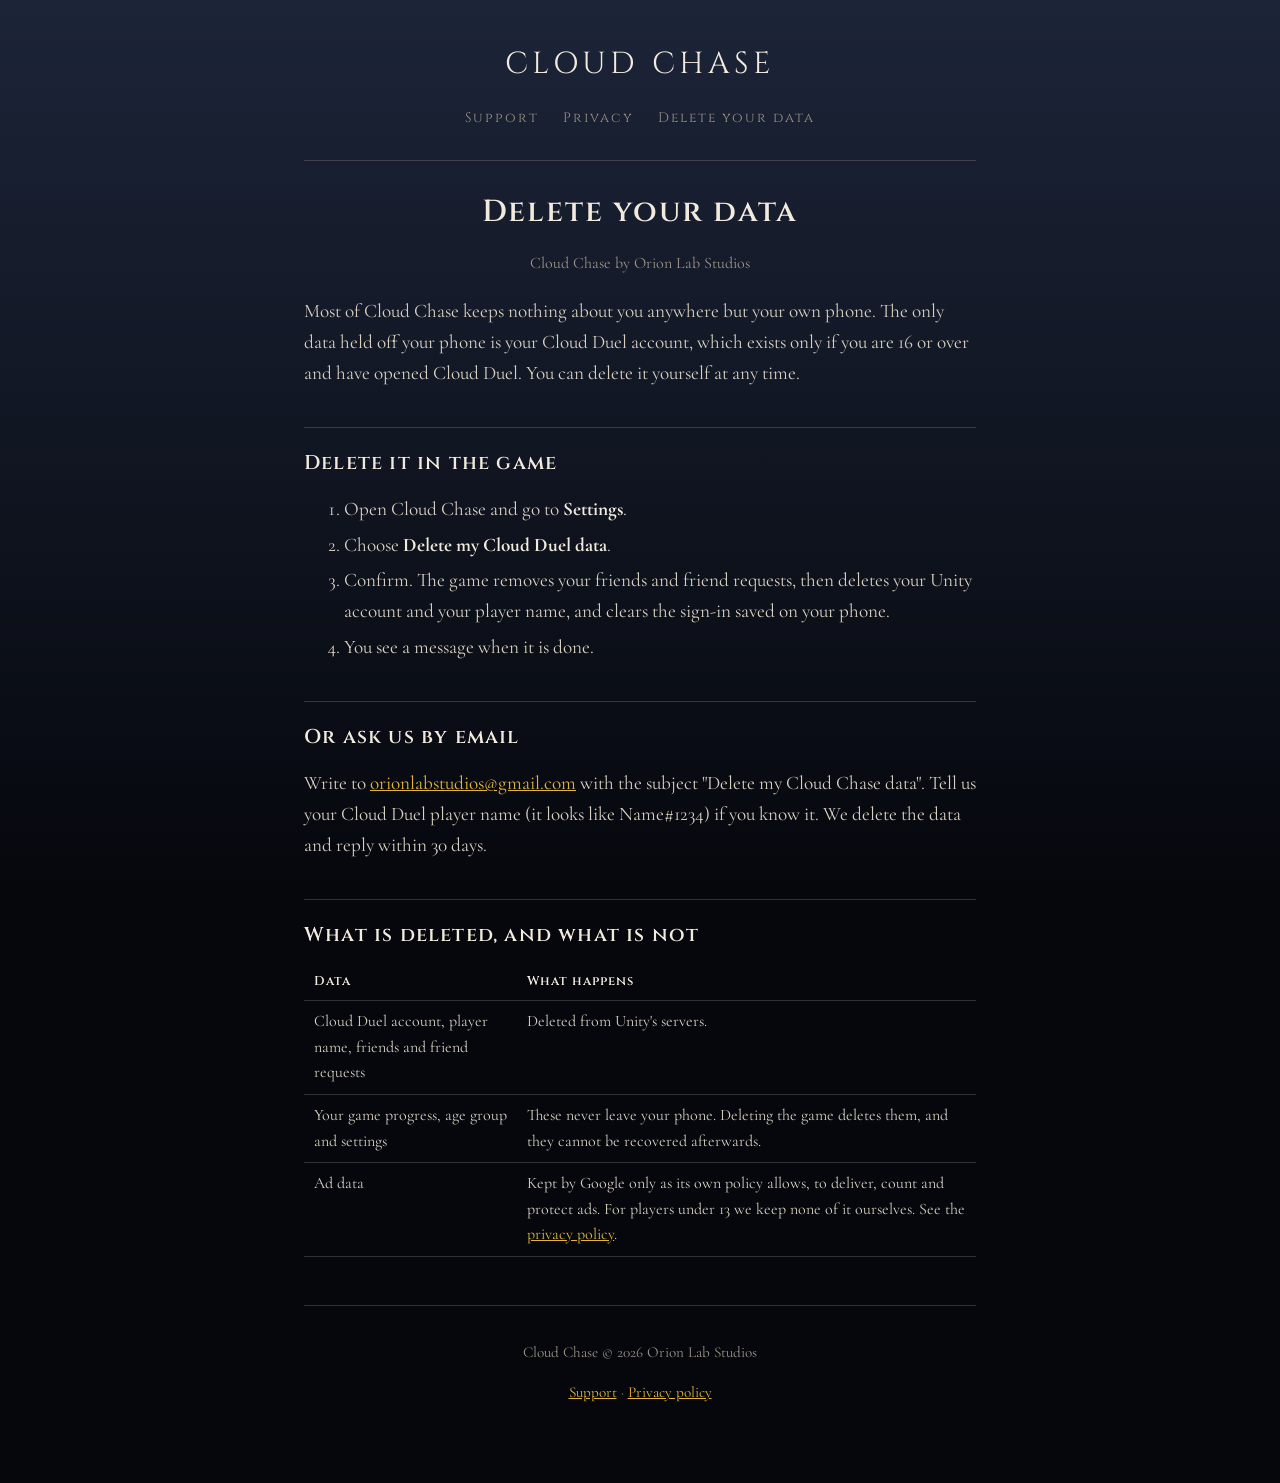
==== delete-data.html @ 259558c0 "Add files via upload" ====
<!doctype html>
<html lang="en">
<head>
<meta charset="utf-8">
<meta name="viewport" content="width=device-width, initial-scale=1">
<title>Cloud Chase - Delete your data</title>
<meta name="description" content="How to delete your Cloud Chase data, in the game or by email.">
<link rel="preconnect" href="https://fonts.googleapis.com">
<link rel="preconnect" href="https://fonts.gstatic.com" crossorigin>
<link rel="stylesheet" href="https://fonts.googleapis.com/css2?family=Cinzel:wght@400;600&family=Cormorant+Garamond:ital,wght@0,400;0,600;1,400&display=swap">
<link rel="stylesheet" href="style.css">
</head>
<body>
<div class="wrap">

<header class="site">
  <a class="brand" href="index.html">CLOUD CHASE</a>
  <nav class="site">
    <a href="index.html">Support</a>
    <a href="privacy.html">Privacy</a>
    <a href="delete-data.html">Delete your data</a>
  </nav>
</header>

<h1>Delete your data</h1>
<p class="meta">Cloud Chase by Orion Lab Studios</p>

<p>Most of Cloud Chase keeps nothing about you anywhere but your own phone. The only data held off your phone is your Cloud Duel account, which exists only if you are 16 or over and have opened Cloud Duel. You can delete it yourself at any time.</p>

<h2>Delete it in the game</h2>
<ol>
  <li>Open Cloud Chase and go to <strong>Settings</strong>.</li>
  <li>Choose <strong>Delete my Cloud Duel data</strong>.</li>
  <li>Confirm. The game removes your friends and friend requests, then deletes your Unity account and your player name, and clears the sign-in saved on your phone.</li>
  <li>You see a message when it is done.</li>
</ol>

<h2>Or ask us by email</h2>
<p>Write to <a href="mailto:orionlabstudios@gmail.com?subject=Delete%20my%20Cloud%20Chase%20data">orionlabstudios@gmail.com</a> with the subject "Delete my Cloud Chase data". Tell us your Cloud Duel player name (it looks like Name#1234) if you know it. We delete the data and reply within 30 days.</p>

<h2>What is deleted, and what is not</h2>
<div class="table-scroll">
<table>
  <tr><th>Data</th><th>What happens</th></tr>
  <tr><td>Cloud Duel account, player name, friends and friend requests</td><td>Deleted from Unity's servers.</td></tr>
  <tr><td>Your game progress, age group and settings</td><td>These never leave your phone. Deleting the game deletes them, and they cannot be recovered afterwards.</td></tr>
  <tr><td>Ad data</td><td>Kept by Google only as its own policy allows, to deliver, count and protect ads. For players under 13 we keep none of it ourselves. See the <a href="privacy.html">privacy policy</a>.</td></tr>
</table>
</div>

<footer class="site">
  <p>Cloud Chase &copy; 2026 Orion Lab Studios</p>
  <p><a href="index.html">Support</a> &middot; <a href="privacy.html">Privacy policy</a></p>
</footer>

</div>
</body>
</html>
---- style.css ----
/* Cloud Chase / Orion Lab Studios - shared style for the support site.
   The game's night gradient (#1C2438 -> #05070C), Cinzel for display type and
   Cormorant Garamond for reading type, as in the game's story cards and films.
   No pictures: DROP 10 (Pep, 2026-09-24) rules out AI pictures, and nothing else
   is needed. */

:root {
  --sky-top: #1C2438;
  --sky-bottom: #05070C;
  --ink: #F2EBDD;
  --ink-mid: #D8D0C0;
  --ink-dim: #9C9486;
  --gold: #E3B53A;
  --rule: rgba(242, 235, 221, 0.18);
  --panel: rgba(255, 255, 255, 0.04);
}

* { box-sizing: border-box; }

html, body { margin: 0; padding: 0; }

body {
  min-height: 100vh;
  background: linear-gradient(180deg, var(--sky-top) 0%, var(--sky-bottom) 100%) fixed;
  background-color: var(--sky-bottom);
  color: var(--ink-mid);
  font-family: "Cormorant Garamond", Georgia, "Times New Roman", serif;
  font-size: 1.2rem;
  line-height: 1.6;
}

.wrap {
  max-width: 44rem;
  margin: 0 auto;
  padding: 2.5rem 16px 4rem;
}

header.site {
  text-align: center;
  padding-bottom: 1.5rem;
  border-bottom: 1px solid var(--rule);
  margin-bottom: 2rem;
}

.brand {
  font-family: "Cinzel", Georgia, serif;
  letter-spacing: 0.14em;
  color: var(--ink);
  text-decoration: none;
  font-size: 1.9rem;
}

nav.site {
  margin-top: 0.8rem;
  font-family: "Cinzel", Georgia, serif;
  font-size: 0.85rem;
  letter-spacing: 0.14em;
}

nav.site a {
  color: var(--ink-dim);
  text-decoration: none;
  margin: 0 0.6rem;
  display: inline-block;
  padding: 0.4rem 0;
}

nav.site a:hover, nav.site a:focus { color: var(--gold); }

h1, h2, h3 {
  font-family: "Cinzel", Georgia, serif;
  color: var(--ink);
  font-weight: 600;
  letter-spacing: 0.06em;
  line-height: 1.25;
}

h1 { font-size: 1.9rem; text-align: center; margin-top: 0; }
h2 { font-size: 1.25rem; margin-top: 2.4rem; border-top: 1px solid var(--rule); padding-top: 1.4rem; }
h3 { font-size: 1.05rem; margin-top: 1.6rem; }

p.lede { font-size: 1.35rem; color: var(--ink); text-align: center; font-style: italic; }
p.meta { text-align: center; color: var(--ink-dim); font-size: 1rem; }

a { color: var(--gold); }

strong { color: var(--ink); }

ul { padding-left: 1.3rem; }
li { margin: 0.3rem 0; }

.panel {
  background: var(--panel);
  border: 1px solid var(--rule);
  border-radius: 10px;
  padding: 1rem 1.2rem;
  margin: 1.4rem 0;
}

/* Tables scroll inside themselves on a phone, never the page. */
.table-scroll { overflow-x: auto; margin: 1rem 0; }

table { border-collapse: collapse; width: 100%; font-size: 1rem; }
th, td { text-align: left; vertical-align: top; padding: 0.5rem 0.6rem; border-bottom: 1px solid var(--rule); }
th { color: var(--ink); font-family: "Cinzel", Georgia, serif; font-size: 0.8rem; letter-spacing: 0.08em; font-weight: 600; }

footer.site {
  margin-top: 3rem;
  padding-top: 1.2rem;
  border-top: 1px solid var(--rule);
  text-align: center;
  color: var(--ink-dim);
  font-size: 0.95rem;
}
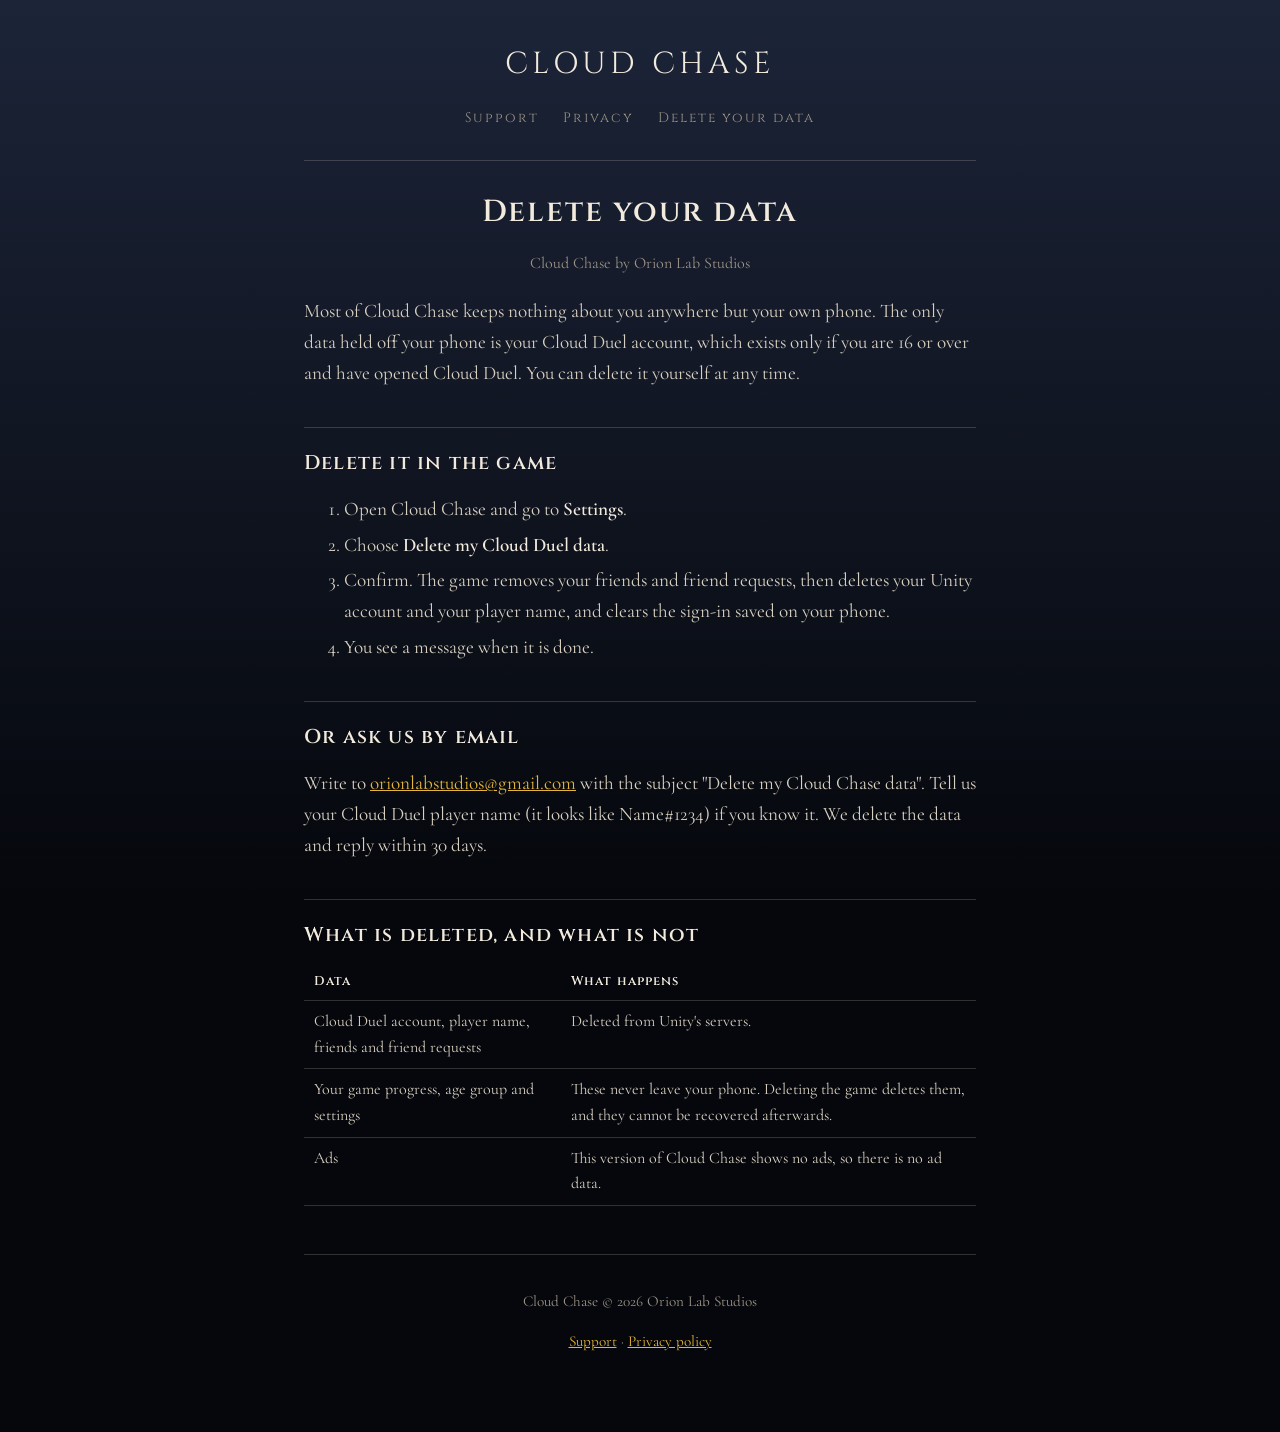
==== commit 00ae1973: "Add files via upload" ====
--- a/delete-data.html
+++ b/delete-data.html
@@ -5,9 +5,6 @@
 <meta name="viewport" content="width=device-width, initial-scale=1">
 <title>Cloud Chase - Delete your data</title>
 <meta name="description" content="How to delete your Cloud Chase data, in the game or by email.">
-<link rel="preconnect" href="https://fonts.googleapis.com">
-<link rel="preconnect" href="https://fonts.gstatic.com" crossorigin>
-<link rel="stylesheet" href="https://fonts.googleapis.com/css2?family=Cinzel:wght@400;600&family=Cormorant+Garamond:ital,wght@0,400;0,600;1,400&display=swap">
 <link rel="stylesheet" href="style.css">
 </head>
 <body>
@@ -44,7 +41,7 @@
   <tr><th>Data</th><th>What happens</th></tr>
   <tr><td>Cloud Duel account, player name, friends and friend requests</td><td>Deleted from Unity's servers.</td></tr>
   <tr><td>Your game progress, age group and settings</td><td>These never leave your phone. Deleting the game deletes them, and they cannot be recovered afterwards.</td></tr>
-  <tr><td>Ad data</td><td>Kept by Google only as its own policy allows, to deliver, count and protect ads. For players under 13 we keep none of it ourselves. See the <a href="privacy.html">privacy policy</a>.</td></tr>
+  <tr><td>Ads</td><td>This version of Cloud Chase shows no ads, so there is no ad data.</td></tr>
 </table>
 </div>
 
--- a/style.css
+++ b/style.css
@@ -3,6 +3,56 @@
    Cormorant Garamond for reading type, as in the game's story cards and films.
    No pictures: DROP 10 (Pep, 2026-09-24) rules out AI pictures, and nothing else
    is needed. */
+
+/* THE FONTS ARE SERVED FROM THIS SITE, NOT FROM GOOGLE FONTS (NEXT.md DROP 69
+   item 7). A Google Fonts link sends every visitor's IP address to Google, and
+   the privacy policy names no such partner (store/privacy-policy-check.md W1).
+   So no page may load anything from fonts.googleapis.com or fonts.gstatic.com.
+
+   The files in fonts/ are byte-for-byte the game's own copies:
+     Cinzel-Variable.ttf           from Assets/Art/Fonts/ (weights 400 to 900)
+     CormorantGaramond-*.ttf       from Assets/Art/Fonts/Skyquest/
+   Both families are under the SIL Open Font License 1.1, which allows
+   redistribution as long as the licence travels with the fonts - that is why
+   Cinzel-OFL.txt and OFL-CormorantGaramond.txt sit in fonts/ too. Upload them
+   with the fonts, never the fonts alone.
+
+   The set matches what the Google link asked for: Cinzel 400 and 600,
+   Cormorant Garamond 400, 600 and 400 italic. display=swap there is
+   font-display: swap here: the text shows at once in Georgia and changes
+   font when the file arrives. */
+
+@font-face {
+  font-family: "Cinzel";
+  src: url("fonts/Cinzel-Variable.ttf") format("truetype");
+  font-weight: 400 900;
+  font-style: normal;
+  font-display: swap;
+}
+
+@font-face {
+  font-family: "Cormorant Garamond";
+  src: url("fonts/CormorantGaramond-400.ttf") format("truetype");
+  font-weight: 400;
+  font-style: normal;
+  font-display: swap;
+}
+
+@font-face {
+  font-family: "Cormorant Garamond";
+  src: url("fonts/CormorantGaramond-600.ttf") format("truetype");
+  font-weight: 600;
+  font-style: normal;
+  font-display: swap;
+}
+
+@font-face {
+  font-family: "Cormorant Garamond";
+  src: url("fonts/CormorantGaramond-Italic.ttf") format("truetype");
+  font-weight: 400;
+  font-style: italic;
+  font-display: swap;
+}
 
 :root {
   --sky-top: #1C2438;
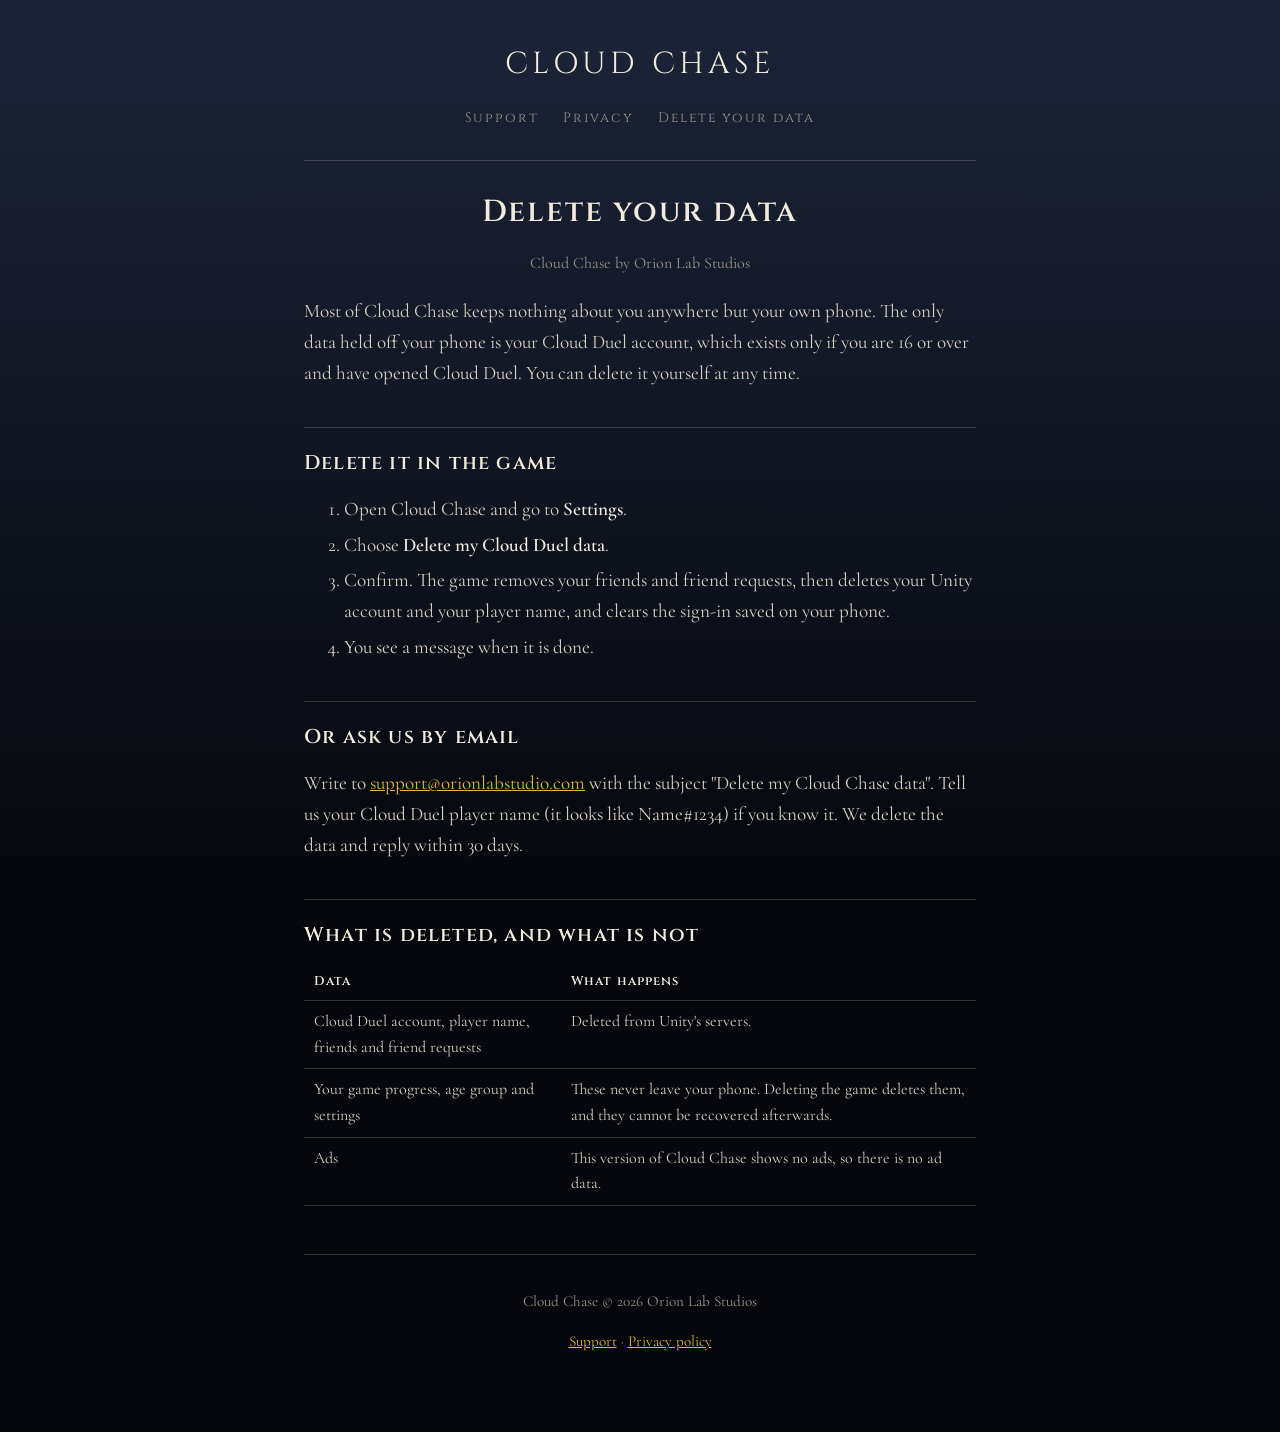
==== commit 61c09488: "Use support@orionlabstudio.com instead of the Gmail address Same swap as the main website. NOT LIVE:" ====
--- a/delete-data.html
+++ b/delete-data.html
@@ -33,7 +33,7 @@
 </ol>
 
 <h2>Or ask us by email</h2>
-<p>Write to <a href="mailto:orionlabstudios@gmail.com?subject=Delete%20my%20Cloud%20Chase%20data">orionlabstudios@gmail.com</a> with the subject "Delete my Cloud Chase data". Tell us your Cloud Duel player name (it looks like Name#1234) if you know it. We delete the data and reply within 30 days.</p>
+<p>Write to <a href="mailto:support@orionlabstudio.com?subject=Delete%20my%20Cloud%20Chase%20data">support@orionlabstudio.com</a> with the subject "Delete my Cloud Chase data". Tell us your Cloud Duel player name (it looks like Name#1234) if you know it. We delete the data and reply within 30 days.</p>
 
 <h2>What is deleted, and what is not</h2>
 <div class="table-scroll">
